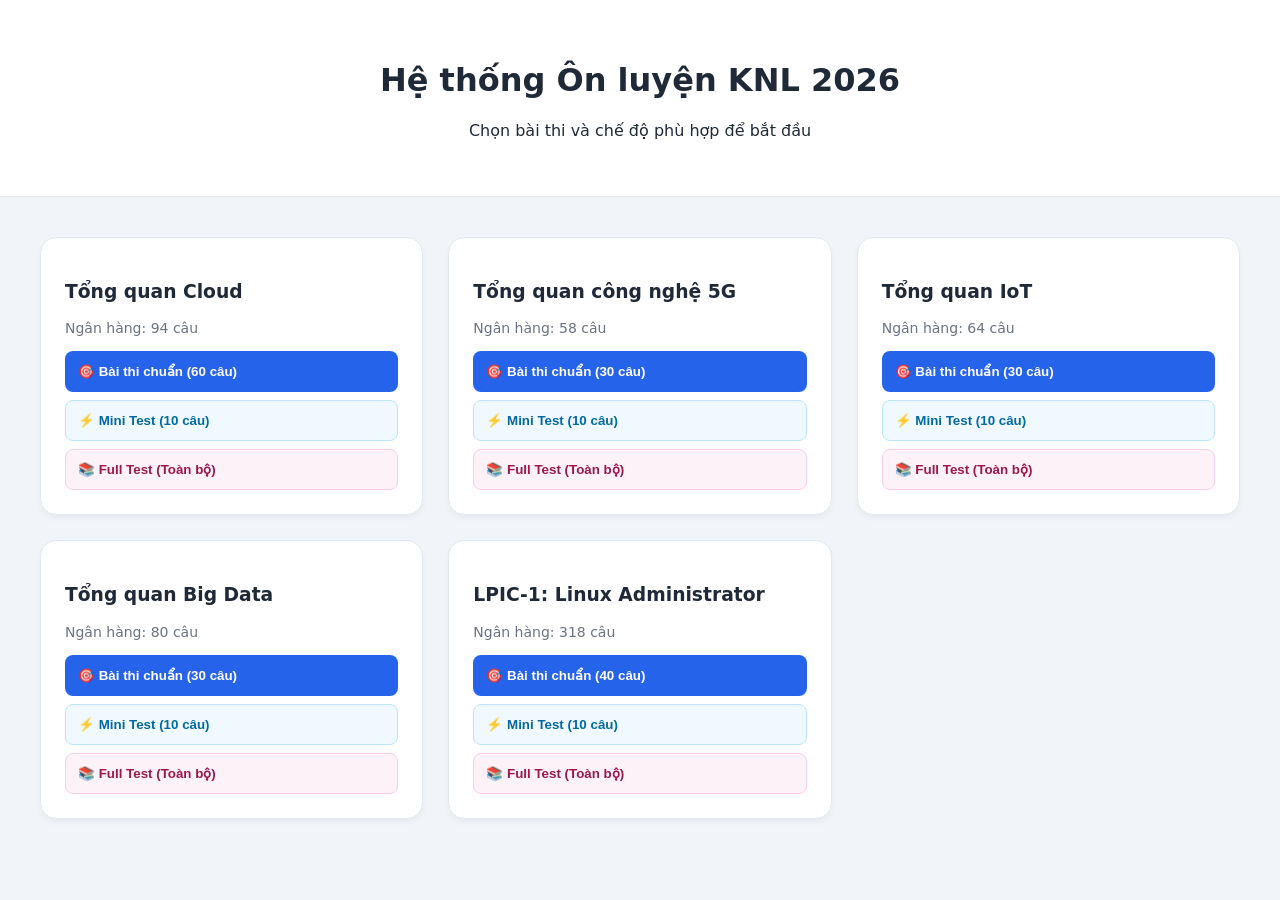
==== index.html @ accf1160 "Rename KNL.html to index.html" ====
<!DOCTYPE html>
<html lang="vi">
<head>
    <meta charset="UTF-8">
    <meta name="viewport" content="width=device-width, initial-scale=1.0">
    <title>Hệ thống Ôn luyện KNL 2026</title>
    <link rel="stylesheet" href="style.css">
</head>
<body>
    <div id="app">
        <div id="home-screen">
            <header class="main-header">
                <h1>Hệ thống Ôn luyện KNL 2026</h1>
                <p>Chọn bài thi và chế độ phù hợp để bắt đầu</p>
            </header>
            <div id="exam-list" class="grid-container"></div>
        </div>

        <div id="quiz-screen" class="hidden">
            <div class="sticky-header">
                <div class="header-content">
                    <h2 id="current-exam-name">Tên bài thi</h2>
                    <div id="exam-stats"></div>
                </div>
                <div class="header-actions">
                    <button class="btn-outline" onclick="confirmExit()">Thoát</button>
                    <button id="submit-btn" class="btn-primary" onclick="submitExam()">Nộp bài & Chấm điểm</button>
                </div>
            </div>

            <div class="quiz-container">
                <div id="questions-wrapper"></div>
            </div>
        </div>
    </div>
    <script src="data.js"></script>
    <script src="script.js"></script>
</body>
</html>
---- style.css ----
:root {
    --primary: #2563eb;
    --success: #16a34a;
    --danger: #dc2626;
    --text-main: #1f2937;
    --bg-body: #f1f5f9;
    --white: #ffffff;
    --border: #e2e8f0;
}

body { font-family: 'Inter', system-ui, sans-serif; background: var(--bg-body); color: var(--text-main); margin: 0; }
.hidden { display: none !important; }

/* Home Screen */
.main-header { text-align: center; padding: 40px 20px; background: var(--white); border-bottom: 1px solid var(--border); }
.grid-container { display: grid; grid-template-columns: repeat(auto-fit, minmax(320px, 1fr)); gap: 25px; padding: 40px; }
.exam-card { background: var(--white); border-radius: 16px; padding: 24px; border: 1px solid var(--border); box-shadow: 0 4px 6px -1px rgba(0,0,0,0.05); }

.card-actions { display: flex; flex-direction: column; gap: 8px; margin-top: 15px; }
.btn-mode { width: 100%; padding: 12px; border-radius: 8px; font-weight: 600; cursor: pointer; border: 1px solid transparent; text-align: left; }
.btn-standard { background: var(--primary); color: white; }
.btn-mini { background: #f0f9ff; color: #0369a1; border-color: #bae6fd; }
.btn-full { background: #fdf2f8; color: #9d174d; border-color: #fbcfe8; }

/* Quiz Layout */
.sticky-header { position: sticky; top: 0; background: rgba(255,255,255,0.9); backdrop-filter: blur(10px); padding: 15px 40px; display: flex; justify-content: space-between; align-items: center; border-bottom: 1px solid var(--border); z-index: 100; }
.quiz-container { max-width: 1300px; margin: 0 auto; padding: 30px 20px; }

#questions-wrapper {
    display: grid;
    grid-template-columns: repeat(auto-fit, minmax(480px, 1fr));
    gap: 24px; /* Tăng khoảng cách giữa các câu */
}

/* Question Card Fix */
.question-card { 
    background: var(--white); 
    padding: 24px; 
    border-radius: 12px; 
    border: 1px solid var(--border); 
    border-left: 5px solid var(--primary);
    display: flex;
    flex-direction: column;
    position: relative;
    overflow: hidden; /* Đảm bảo nội dung không tràn */
}

.question-text { font-size: 1.05rem; font-weight: 600; margin-bottom: 15px; line-height: 1.5; }
.ans-count { color: var(--primary); font-size: 0.85rem; font-weight: 700; margin-left: 8px; background: #eff6ff; padding: 2px 8px; border-radius: 4px; }

.options-container { margin-bottom: 20px; flex-grow: 1; } /* Đẩy footer xuống dưới */

.option-item { display: block; padding: 12px 15px; border: 1px solid var(--border); margin-bottom: 8px; border-radius: 8px; cursor: pointer; transition: 0.2s; font-size: 0.95rem; }
.option-item.selected { background: #eff6ff; border-color: var(--primary); color: var(--primary); font-weight: 500; }
.option-item.correct { background: #dcfce7 !important; border-color: var(--success) !important; color: #166534; font-weight: 600; }
.option-item.wrong { background: #fee2e2 !important; border-color: var(--danger) !important; color: #991b1b; }

.card-footer { border-top: 1px solid #f1f5f9; padding-top: 15px; margin-top: auto; }

.hint-btn { background: #f1f5f9; border: 1px solid #cbd5e1; color: #475569; font-size: 13px; padding: 8px 15px; border-radius: 6px; font-weight: 500; cursor: pointer; }
.hint-box { display: none; margin-top: 10px; padding: 12px; background: #fffbeb; border-radius: 6px; font-size: 14px; border: 1px dashed #f59e0b; }

.btn-primary { background: var(--primary); color: white; border: none; padding: 10px 24px; border-radius: 8px; font-weight: 600; cursor: pointer; }
.btn-outline { background: none; border: 1px solid #d1d5db; color: #374151; padding: 10px 20px; border-radius: 8px; cursor: pointer; }

@media (max-width: 1000px) { #questions-wrapper { grid-template-columns: 1fr; } }
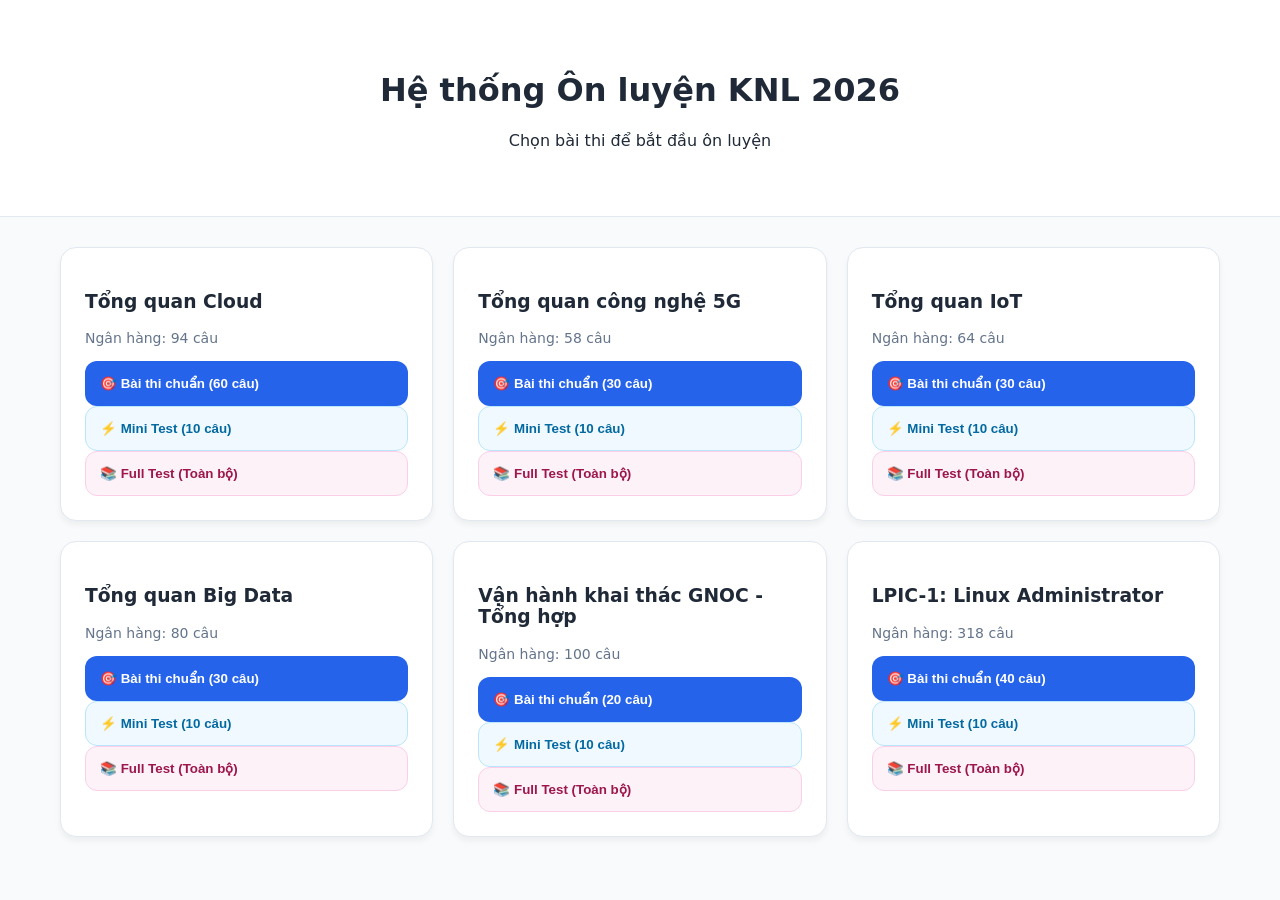
==== commit 15219f8b: "Add files via upload" ====
--- a/index.html
+++ b/index.html
@@ -2,16 +2,17 @@
 <html lang="vi">
 <head>
     <meta charset="UTF-8">
-    <meta name="viewport" content="width=device-width, initial-scale=1.0">
+    <meta name="viewport" content="width=device-width, initial-scale=1.0, maximum-scale=1.0, user-scalable=no">
     <title>Hệ thống Ôn luyện KNL 2026</title>
     <link rel="stylesheet" href="style.css">
+    <meta name="apple-mobile-web-app-capable" content="yes">
 </head>
 <body>
     <div id="app">
         <div id="home-screen">
             <header class="main-header">
                 <h1>Hệ thống Ôn luyện KNL 2026</h1>
-                <p>Chọn bài thi và chế độ phù hợp để bắt đầu</p>
+                <p>Chọn bài thi để bắt đầu ôn luyện</p>
             </header>
             <div id="exam-list" class="grid-container"></div>
         </div>
@@ -27,7 +28,6 @@
                     <button id="submit-btn" class="btn-primary" onclick="submitExam()">Nộp bài & Chấm điểm</button>
                 </div>
             </div>
-
             <div class="quiz-container">
                 <div id="questions-wrapper"></div>
             </div>
@@ -36,4 +36,4 @@
     <script src="data.js"></script>
     <script src="script.js"></script>
 </body>
-</html>
+</html>
--- a/style.css
+++ b/style.css
@@ -1,66 +1,168 @@
 :root {
     --primary: #2563eb;
+    --primary-dark: #1d4ed8;
     --success: #16a34a;
     --danger: #dc2626;
     --text-main: #1f2937;
-    --bg-body: #f1f5f9;
+    --text-muted: #64748b;
+    --bg-body: #f8fafc;
     --white: #ffffff;
     --border: #e2e8f0;
 }
 
-body { font-family: 'Inter', system-ui, sans-serif; background: var(--bg-body); color: var(--text-main); margin: 0; }
+* { box-sizing: border-box; }
+
+body { 
+    font-family: 'Inter', -apple-system, system-ui, sans-serif; 
+    background: var(--bg-body); 
+    color: var(--text-main); 
+    margin: 0; 
+    -webkit-tap-highlight-color: transparent;
+}
+
 .hidden { display: none !important; }
 
-/* Home Screen */
-.main-header { text-align: center; padding: 40px 20px; background: var(--white); border-bottom: 1px solid var(--border); }
-.grid-container { display: grid; grid-template-columns: repeat(auto-fit, minmax(320px, 1fr)); gap: 25px; padding: 40px; }
-.exam-card { background: var(--white); border-radius: 16px; padding: 24px; border: 1px solid var(--border); box-shadow: 0 4px 6px -1px rgba(0,0,0,0.05); }
+/* --- TRANG CHỦ --- */
+.main-header { 
+    text-align: center; 
+    padding: 50px 20px; 
+    background: var(--white); 
+    border-bottom: 1px solid var(--border);
+}
 
-.card-actions { display: flex; flex-direction: column; gap: 8px; margin-top: 15px; }
-.btn-mode { width: 100%; padding: 12px; border-radius: 8px; font-weight: 600; cursor: pointer; border: 1px solid transparent; text-align: left; }
+.grid-container { 
+    display: grid; 
+    grid-template-columns: repeat(auto-fit, minmax(320px, 1fr)); 
+    gap: 20px; 
+    padding: 30px 20px; 
+    max-width: 1200px; 
+    margin: 0 auto;
+}
+
+.exam-card { 
+    background: var(--white); 
+    border-radius: 16px; 
+    padding: 24px; 
+    border: 1px solid var(--border); 
+    box-shadow: 0 4px 6px rgba(0,0,0,0.05);
+}
+
+.btn-mode { 
+    width: 100%; padding: 14px; border-radius: 12px; font-weight: 600; 
+    cursor: pointer; border: 1.5px solid transparent; text-align: left; transition: 0.2s;
+}
+
 .btn-standard { background: var(--primary); color: white; }
 .btn-mini { background: #f0f9ff; color: #0369a1; border-color: #bae6fd; }
 .btn-full { background: #fdf2f8; color: #9d174d; border-color: #fbcfe8; }
+.btn-mode:active { transform: scale(0.97); }
 
-/* Quiz Layout */
-.sticky-header { position: sticky; top: 0; background: rgba(255,255,255,0.9); backdrop-filter: blur(10px); padding: 15px 40px; display: flex; justify-content: space-between; align-items: center; border-bottom: 1px solid var(--border); z-index: 100; }
-.quiz-container { max-width: 1300px; margin: 0 auto; padding: 30px 20px; }
-
-#questions-wrapper {
-    display: grid;
-    grid-template-columns: repeat(auto-fit, minmax(480px, 1fr));
-    gap: 24px; /* Tăng khoảng cách giữa các câu */
+/* --- QUIZ SCREEN HEADER --- */
+.sticky-header { 
+    position: sticky; top: 0; 
+    background: rgba(255, 255, 255, 0.9); 
+    backdrop-filter: blur(15px); -webkit-backdrop-filter: blur(15px);
+    padding: 12px 20px; display: flex; justify-content: space-between; align-items: center; 
+    border-bottom: 1px solid var(--border); z-index: 1000;
 }
 
-/* Question Card Fix */
+.btn-primary { 
+    background: linear-gradient(135deg, var(--primary), var(--primary-dark));
+    color: white; border: none; padding: 10px 18px; border-radius: 10px; 
+    font-weight: 700; cursor: pointer; box-shadow: 0 4px 10px rgba(37, 99, 235, 0.2);
+}
+
+.btn-outline { 
+    background: #fff; border: 1.5px solid var(--border); color: var(--text-muted); 
+    padding: 10px 16px; border-radius: 10px; font-weight: 600; cursor: pointer;
+}
+
+/* --- QUESTION CARDS --- */
+.quiz-container { max-width: 1200px; margin: 0 auto; padding: 20px; }
+#questions-wrapper { display: grid; grid-template-columns: repeat(auto-fit, minmax(380px, 1fr)); gap: 25px; }
+
 .question-card { 
     background: var(--white); 
-    padding: 24px; 
-    border-radius: 12px; 
+    padding: 0; /* Xóa padding card để header ôm sát mép */
+    border-radius: 16px; 
     border: 1px solid var(--border); 
-    border-left: 5px solid var(--primary);
+    overflow: hidden;
     display: flex;
     flex-direction: column;
-    position: relative;
-    overflow: hidden; /* Đảm bảo nội dung không tràn */
 }
 
-.question-text { font-size: 1.05rem; font-weight: 600; margin-bottom: 15px; line-height: 1.5; }
-.ans-count { color: var(--primary); font-size: 0.85rem; font-weight: 700; margin-left: 8px; background: #eff6ff; padding: 2px 8px; border-radius: 4px; }
+/* Tách biệt phần tiêu đề câu hỏi */
+.question-header {
+    background: #f8fafc; /* Màu nền nhẹ cho câu hỏi */
+    padding: 20px;
+    border-bottom: 1px solid #edf2f7;
+    position: relative;
+}
 
-.options-container { margin-bottom: 20px; flex-grow: 1; } /* Đẩy footer xuống dưới */
+.q-number {
+    display: inline-block;
+    font-size: 0.75rem;
+    font-weight: 800;
+    text-transform: uppercase;
+    color: var(--primary);
+    margin-bottom: 8px;
+    letter-spacing: 0.05em;
+}
 
-.option-item { display: block; padding: 12px 15px; border: 1px solid var(--border); margin-bottom: 8px; border-radius: 8px; cursor: pointer; transition: 0.2s; font-size: 0.95rem; }
-.option-item.selected { background: #eff6ff; border-color: var(--primary); color: var(--primary); font-weight: 500; }
-.option-item.correct { background: #dcfce7 !important; border-color: var(--success) !important; color: #166534; font-weight: 600; }
+.question-text { 
+    font-size: 1.05rem; 
+    font-weight: 700; 
+    color: #0f172a; 
+    line-height: 1.5;
+}
+
+.ans-count { 
+    display: inline-block;
+    margin-top: 10px;
+    color: #4f46e5; 
+    font-size: 0.75rem; 
+    font-weight: 700; 
+    background: #e0e7ff; 
+    padding: 2px 8px; 
+    border-radius: 6px; 
+}
+
+/* Tạo khoảng cách cho danh sách đáp án */
+.options-container {
+    padding: 20px; /* Thêm padding ở đây để tạo khoảng trống với header */
+}
+
+.option-item { 
+    padding: 14px 16px; 
+    border: 1.5px solid var(--border); 
+    margin-bottom: 12px; /* Tăng khoảng cách giữa các lựa chọn */
+    border-radius: 12px; 
+    cursor: pointer; 
+    font-size: 0.95rem; 
+    transition: all 0.2s;
+}
+
+.option-item:last-child { margin-bottom: 0; }
+
+.option-item.selected { background: #eff6ff; border-color: var(--primary); color: var(--primary); font-weight: 600; }
+.option-item.correct { background: #dcfce7 !important; border-color: var(--success) !important; color: #166534; font-weight: 700; }
 .option-item.wrong { background: #fee2e2 !important; border-color: var(--danger) !important; color: #991b1b; }
 
-.card-footer { border-top: 1px solid #f1f5f9; padding-top: 15px; margin-top: auto; }
+.user-result-info { 
+    margin-top: 15px; padding: 12px; background: #fff1f2; border-radius: 10px; 
+    font-size: 0.85rem; color: #991b1b; border-left: 4px solid var(--danger);
+}
 
-.hint-btn { background: #f1f5f9; border: 1px solid #cbd5e1; color: #475569; font-size: 13px; padding: 8px 15px; border-radius: 6px; font-weight: 500; cursor: pointer; }
-.hint-box { display: none; margin-top: 10px; padding: 12px; background: #fffbeb; border-radius: 6px; font-size: 14px; border: 1px dashed #f59e0b; }
+.card-footer { 
+    padding: 15px 20px 20px; 
+    border-top: 1px solid #f1f5f9; 
+}
 
-.btn-primary { background: var(--primary); color: white; border: none; padding: 10px 24px; border-radius: 8px; font-weight: 600; cursor: pointer; }
-.btn-outline { background: none; border: 1px solid #d1d5db; color: #374151; padding: 10px 20px; border-radius: 8px; cursor: pointer; }
+.hint-btn { background: #f1f5f9; border: none; color: #475569; padding: 8px 14px; border-radius: 8px; font-size: 12px; font-weight: 600; cursor: pointer; }
+.hint-box { margin-top: 12px; padding: 12px; background: #fffbeb; border-radius: 10px; font-size: 14px; border: 1px dashed #f59e0b; color: #92400e; }
 
-@media (max-width: 1000px) { #questions-wrapper { grid-template-columns: 1fr; } }+@media (max-width: 600px) {
+    .sticky-header { padding: 10px 15px; flex-direction: column; gap: 8px; text-align: center; }
+    #questions-wrapper { grid-template-columns: 1fr; }
+    .grid-container { grid-template-columns: 1fr; }
+}
